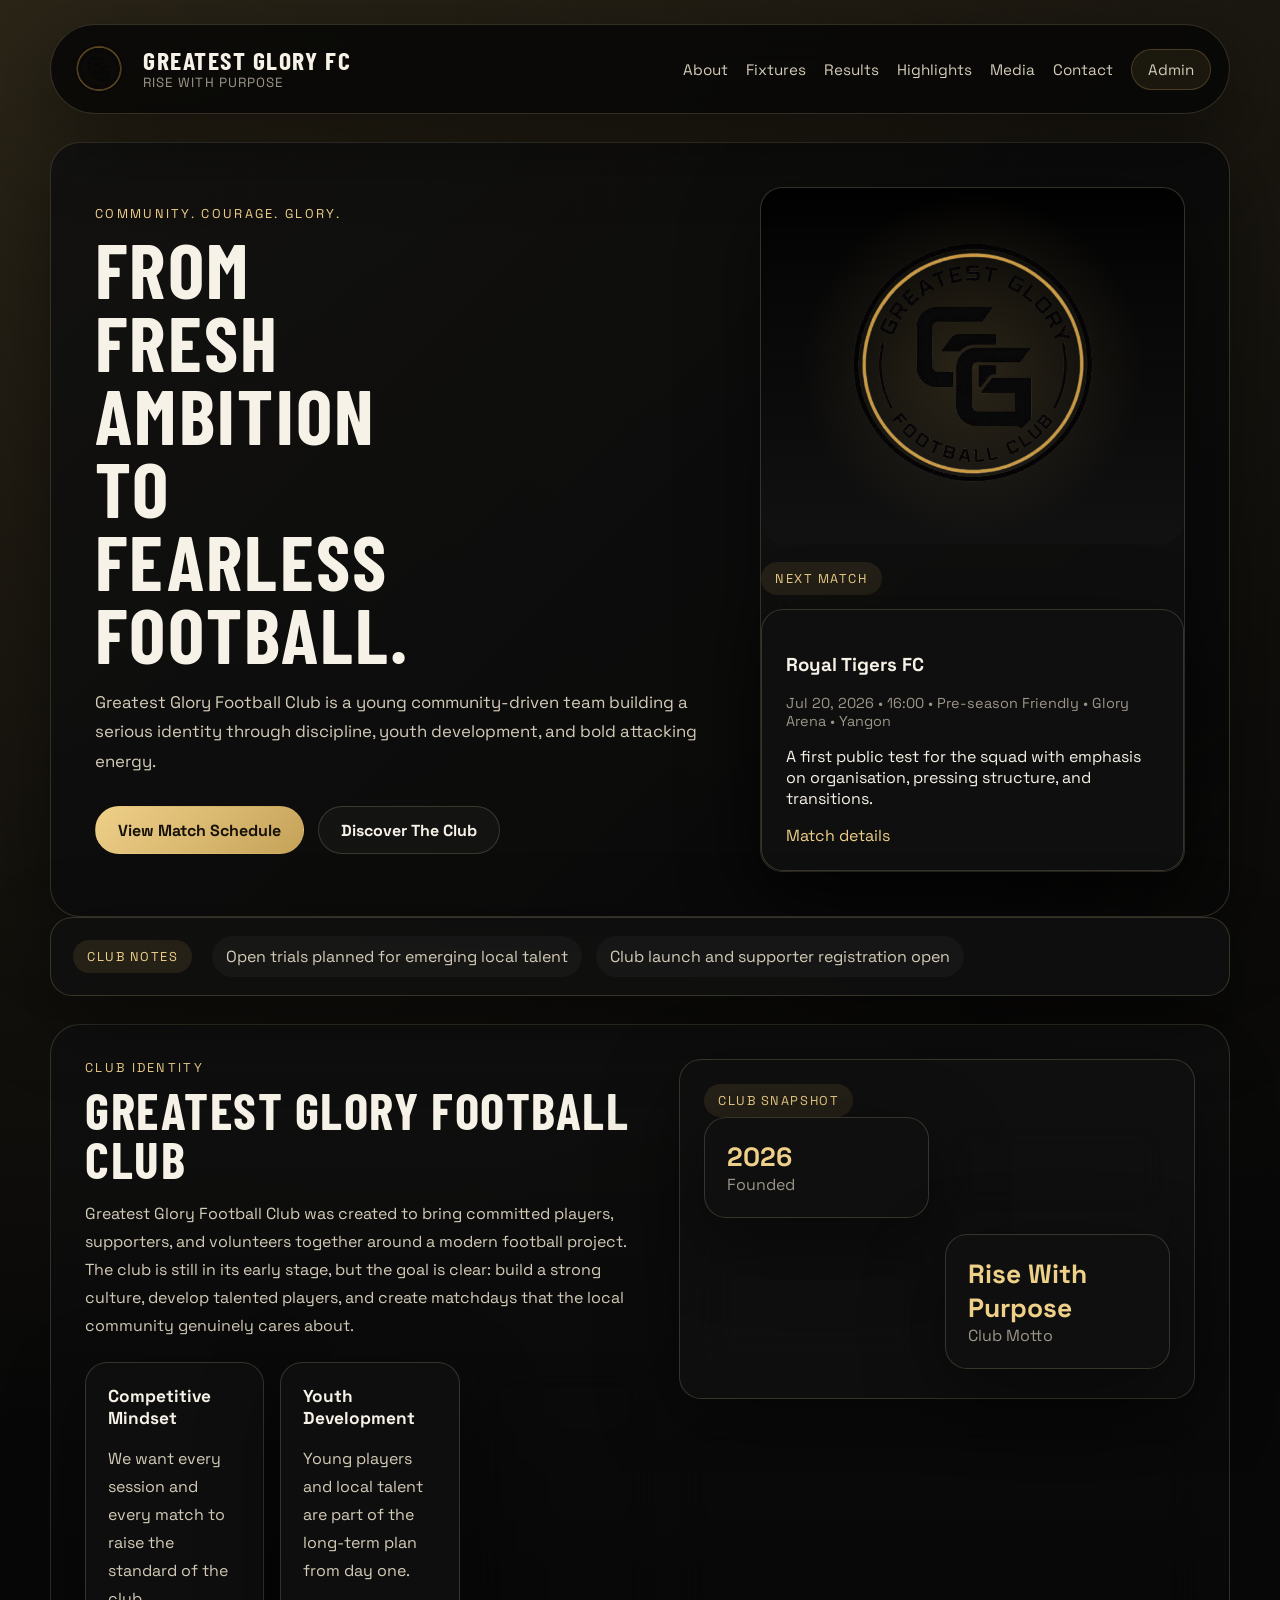
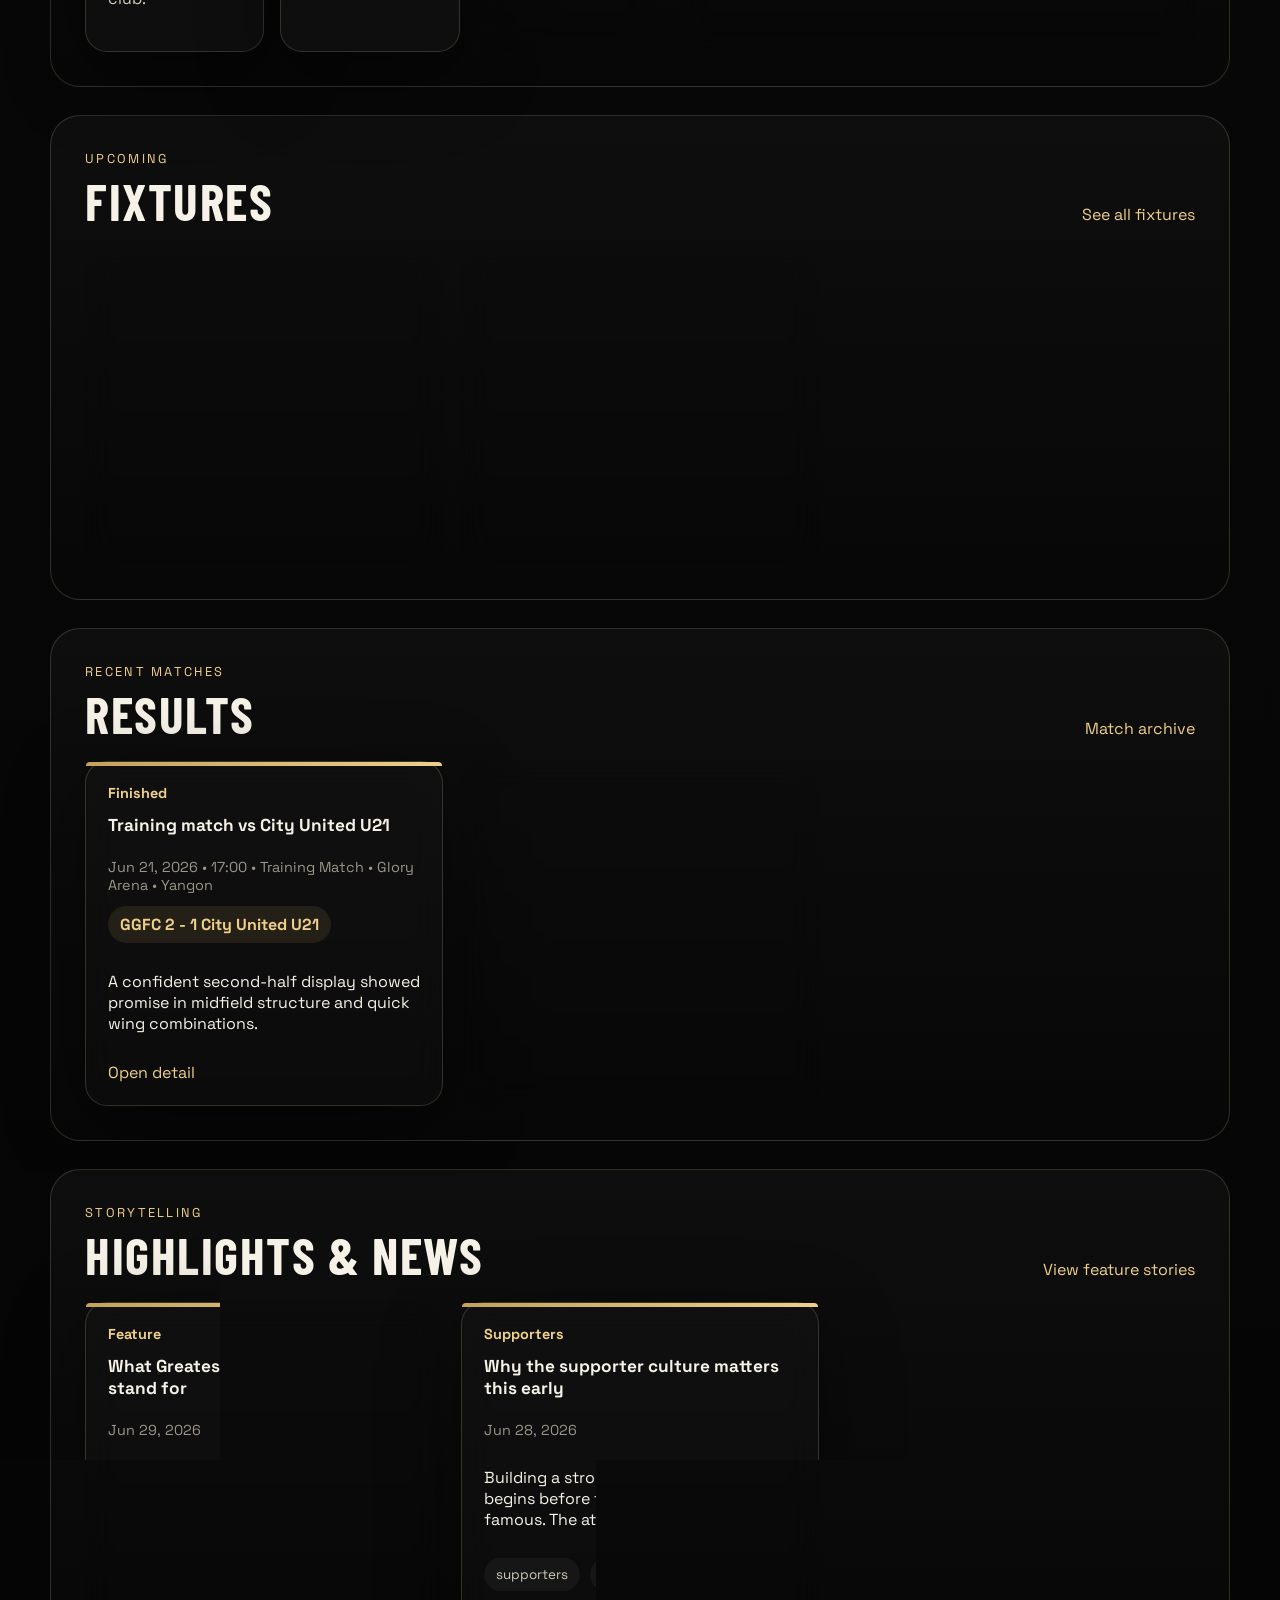
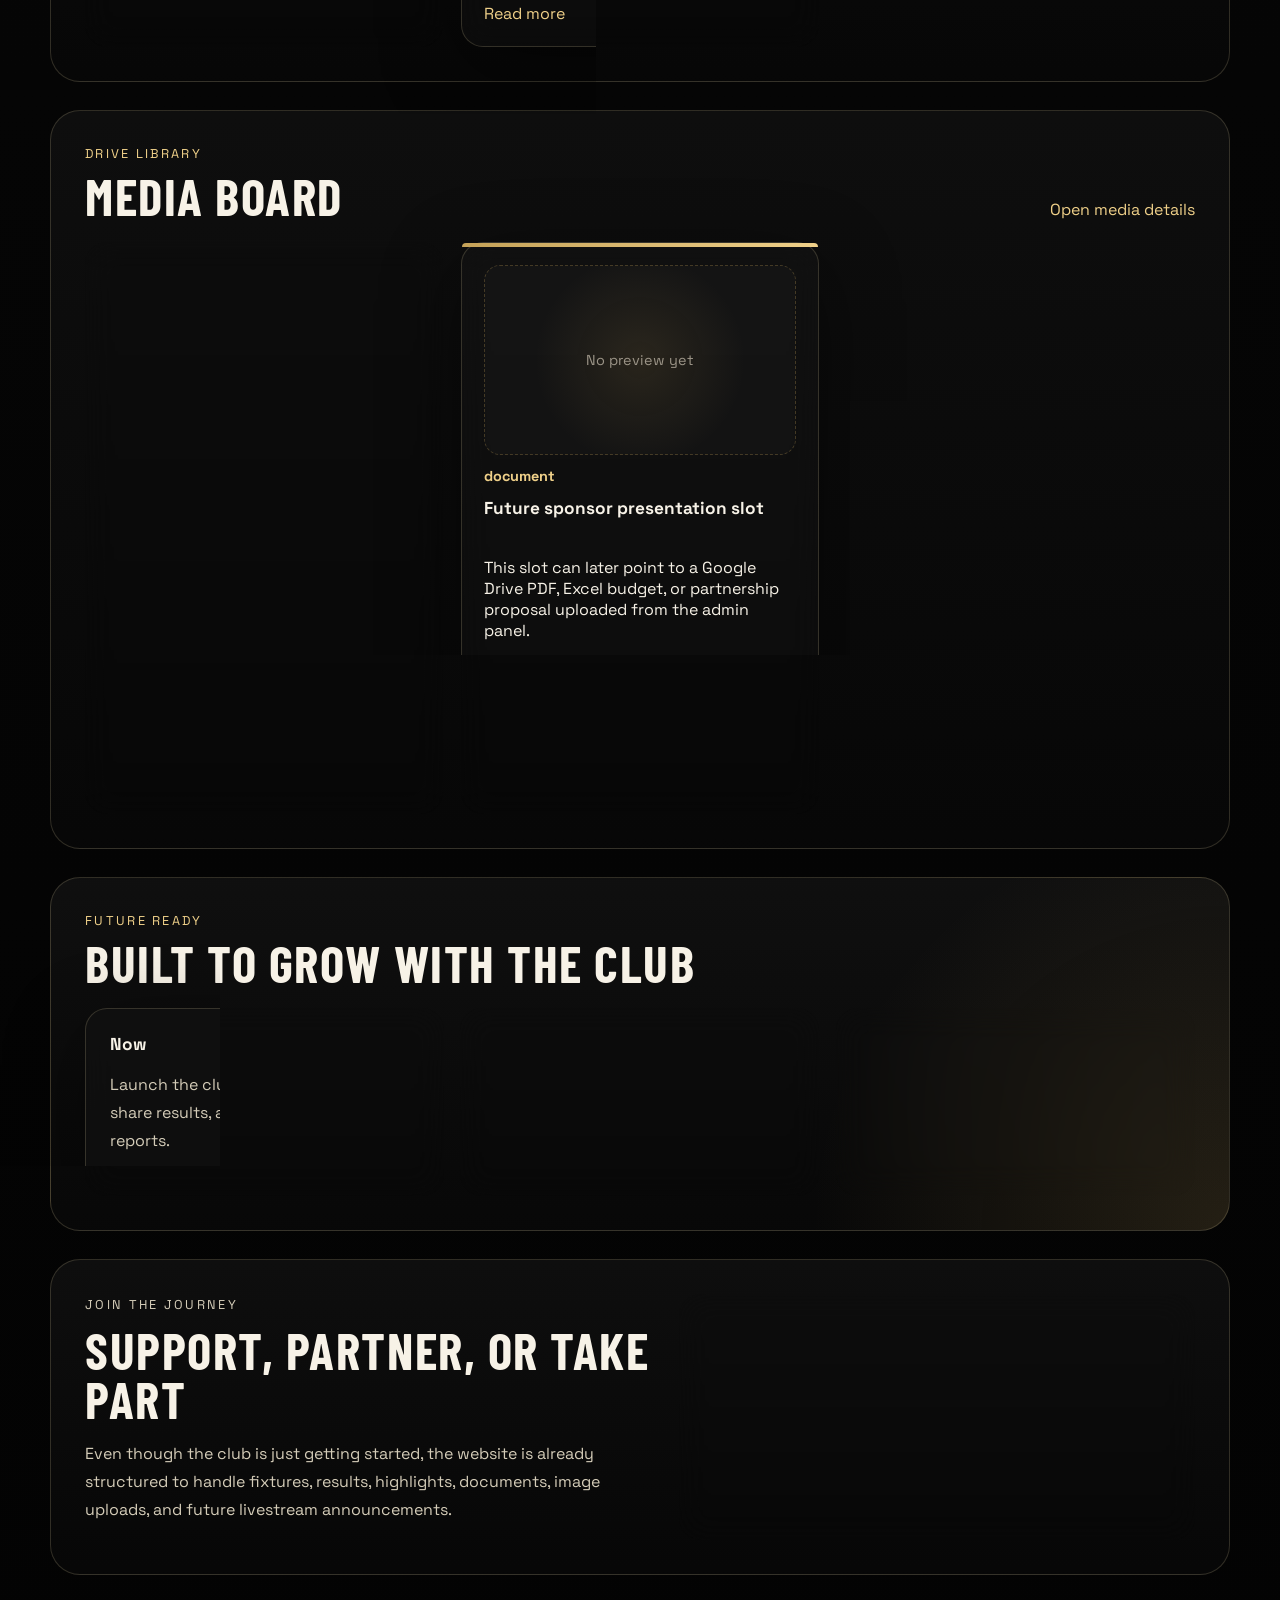
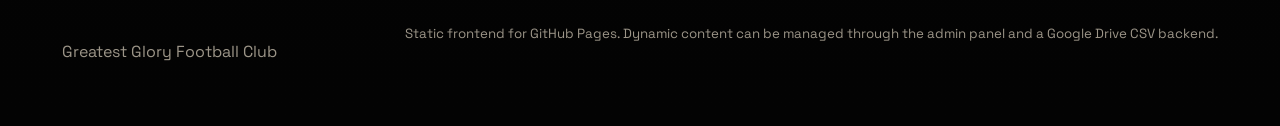
==== index.html @ db20def1 "development_site_2026_06_29" ====
<!DOCTYPE html>
<html lang="en">
<head>
  <meta charset="UTF-8">
  <meta name="viewport" content="width=device-width, initial-scale=1.0">
  <title>Greatest Glory Football Club</title>
  <meta
    name="description"
    content="Greatest Glory Football Club is a rising community football club building a bold identity through discipline, youth growth, and matchday energy."
  >
  <link rel="preconnect" href="https://fonts.googleapis.com">
  <link rel="preconnect" href="https://fonts.gstatic.com" crossorigin>
  <link
    href="https://fonts.googleapis.com/css2?family=Barlow+Condensed:wght@500;700&family=Space+Grotesk:wght@400;500;700&display=swap"
    rel="stylesheet"
  >
  <link rel="stylesheet" href="assets/styles/main.css">
</head>
<body>
  <div class="site-shell">
    <header class="site-header">
      <a class="brand" href="#top" aria-label="Greatest Glory Football Club home">
        <img src="assets/images/logo.png" alt="Greatest Glory Football Club logo">
        <span>
          <strong>Greatest Glory FC</strong>
          <small>Rise With Purpose</small>
        </span>
      </a>

      <button class="nav-toggle" type="button" aria-expanded="false" aria-controls="primary-nav">
        <span></span>
        <span></span>
        <span></span>
      </button>

      <nav id="primary-nav" class="primary-nav">
        <a href="#about">About</a>
        <a href="#fixtures">Fixtures</a>
        <a href="#results">Results</a>
        <a href="#highlights">Highlights</a>
        <a href="#media">Media</a>
        <a href="#contact">Contact</a>
        <a class="nav-admin" href="admin.html">Admin</a>
      </nav>
    </header>

    <main>
      <section id="top" class="hero">
        <div class="hero-copy">
          <p class="eyebrow">Community. Courage. Glory.</p>
          <h1 id="heroTitle">A new football club with a serious identity.</h1>
          <p id="heroText" class="hero-text">
            Greatest Glory Football Club is preparing to grow from local ambition into a disciplined,
            modern club that people proudly support on and off the pitch.
          </p>
          <div class="hero-actions">
            <a class="button button-primary" href="#fixtures">View Match Schedule</a>
            <a class="button button-secondary" href="#about">Discover The Club</a>
          </div>
        </div>

        <aside class="hero-panel">
          <div class="crest-frame">
            <img src="assets/images/logo.png" alt="Greatest Glory Football Club crest">
          </div>
          <div class="next-match">
            <div class="section-chip">Next Match</div>
            <div id="nextMatchCard" class="stack-card"></div>
          </div>
        </aside>
      </section>

      <section class="ticker-row">
        <div class="section-chip">Club Notes</div>
        <div id="announcementTicker" class="ticker-track"></div>
      </section>

      <section id="about" class="section split-section">
        <div>
          <p class="eyebrow">Club Identity</p>
          <h2 id="clubNameHeading">Greatest Glory Football Club</h2>
          <p id="clubSummary" class="section-copy"></p>
          <div class="value-grid">
            <article class="value-card">
              <h3>Competitive Mindset</h3>
              <p>We want every session and every match to raise the standard of the club.</p>
            </article>
            <article class="value-card">
              <h3>Youth Development</h3>
              <p>Young players and local talent are part of the long-term plan from day one.</p>
            </article>
            <article class="value-card">
              <h3>Community Pride</h3>
              <p>Supporters, volunteers, and families help shape the culture around the team.</p>
            </article>
          </div>
        </div>

        <div class="info-column">
          <div class="info-stack">
            <div class="section-chip">Club Snapshot</div>
            <div class="snapshot-grid">
              <article>
                <strong id="foundedYear">2026</strong>
                <span>Founded</span>
              </article>
              <article>
                <strong id="clubCity">Yangon</strong>
                <span>Base City</span>
              </article>
              <article>
                <strong id="clubGround">Glory Arena</strong>
                <span>Home Ground</span>
              </article>
              <article>
                <strong id="clubMotto">Rise With Purpose</strong>
                <span>Club Motto</span>
              </article>
            </div>
          </div>

          <div class="info-stack">
            <div class="section-chip">Matchday Focus</div>
            <div class="focus-points">
              <span>Fast transition football</span>
              <span>Organised pressing</span>
              <span>Fearless young talent</span>
              <span>Strong supporter atmosphere</span>
            </div>
          </div>
        </div>
      </section>

      <section id="fixtures" class="section">
        <div class="section-heading">
          <div>
            <p class="eyebrow">Upcoming</p>
            <h2>Fixtures</h2>
          </div>
          <a class="text-link" href="detail.html?collection=fixtures">See all fixtures</a>
        </div>
        <div id="fixturesGrid" class="card-grid"></div>
      </section>

      <section id="results" class="section">
        <div class="section-heading">
          <div>
            <p class="eyebrow">Recent Matches</p>
            <h2>Results</h2>
          </div>
          <a class="text-link" href="detail.html?collection=results">Match archive</a>
        </div>
        <div id="resultsGrid" class="card-grid"></div>
      </section>

      <section id="highlights" class="section feature-section">
        <div class="section-heading">
          <div>
            <p class="eyebrow">Storytelling</p>
            <h2>Highlights & News</h2>
          </div>
          <a class="text-link" href="detail.html?collection=highlights">View feature stories</a>
        </div>
        <div id="highlightsGrid" class="feature-grid"></div>
      </section>

      <section id="media" class="section">
        <div class="section-heading">
          <div>
            <p class="eyebrow">Drive Library</p>
            <h2>Media Board</h2>
          </div>
          <a class="text-link" href="detail.html?collection=media">Open media details</a>
        </div>
        <div id="mediaGrid" class="media-grid"></div>
      </section>

      <section class="section roadmap-section">
        <div>
          <p class="eyebrow">Future Ready</p>
          <h2>Built to grow with the club</h2>
        </div>
        <div class="roadmap-grid">
          <article class="roadmap-card">
            <h3>Now</h3>
            <p>Launch the club story, post schedules, share results, and publish simple match reports.</p>
          </article>
          <article class="roadmap-card">
            <h3>Next</h3>
            <p>Add Google Drive powered highlights, player galleries, downloadable PDFs, and sponsor packs.</p>
          </article>
          <article class="roadmap-card">
            <h3>Later</h3>
            <p>Embed livestream links, expand supporter membership, and publish richer club statistics.</p>
          </article>
        </div>
      </section>

      <section id="contact" class="section contact-section">
        <div class="contact-copy">
          <p class="eyebrow">Join The Journey</p>
          <h2>Support, partner, or take part</h2>
          <p>
            Even though the club is just getting started, the website is already structured to handle
            fixtures, results, highlights, documents, image uploads, and future livestream announcements.
          </p>
        </div>
        <div class="contact-card">
          <div class="section-chip">Contact</div>
          <p><strong>Email:</strong> <a id="contactEmail" href="mailto:hello@greatestgloryfc.club">hello@greatestgloryfc.club</a></p>
          <p><strong>Phone:</strong> <a id="contactPhone" href="tel:+959000000000">+95 9 000 000 000</a></p>
          <div id="socialLinks" class="social-links"></div>
        </div>
      </section>
    </main>

    <footer class="site-footer">
      <p>Greatest Glory Football Club</p>
      <small>Static frontend for GitHub Pages. Dynamic content can be managed through the admin panel and a Google Drive CSV backend.</small>
    </footer>
  </div>

  <script src="assets/scripts/config.js"></script>
  <script src="assets/scripts/core.js"></script>
  <script src="assets/scripts/site.js"></script>
</body>
</html>
---- assets/styles/main.css ----
@import url("https://fonts.googleapis.com/css2?family=Barlow+Condensed:wght@500;700&family=Space+Grotesk:wght@400;500;700&display=swap");

:root {
  --bg: #050505;
  --bg-soft: #111111;
  --panel: rgba(16, 16, 16, 0.82);
  --panel-strong: rgba(23, 23, 23, 0.95);
  --line: rgba(232, 213, 164, 0.18);
  --gold: #c5a258;
  --gold-bright: #efd089;
  --gold-deep: #75571f;
  --text: #f7f2e7;
  --text-muted: #d4ccb8;
  --text-soft: #9c9588;
  --shadow: 0 24px 80px rgba(0, 0, 0, 0.45);
  --radius-xl: 30px;
  --radius-lg: 22px;
  --radius-md: 16px;
  --radius-sm: 12px;
  --max-width: 1180px;
}

* {
  box-sizing: border-box;
}

html {
  scroll-behavior: smooth;
}

body {
  margin: 0;
  color: var(--text);
  background:
    radial-gradient(circle at top left, rgba(197, 162, 88, 0.18), transparent 28%),
    radial-gradient(circle at top right, rgba(197, 162, 88, 0.08), transparent 25%),
    linear-gradient(180deg, #090909 0%, #030303 100%);
  font-family: "Space Grotesk", sans-serif;
}

body::before {
  position: fixed;
  inset: 0;
  pointer-events: none;
  content: "";
  background-image:
    linear-gradient(rgba(255, 255, 255, 0.015) 1px, transparent 1px),
    linear-gradient(90deg, rgba(255, 255, 255, 0.015) 1px, transparent 1px);
  background-size: 36px 36px;
  mask-image: linear-gradient(180deg, rgba(0, 0, 0, 0.5), transparent 94%);
}

a {
  color: inherit;
  text-decoration: none;
}

img {
  display: block;
  max-width: 100%;
}

.site-shell {
  width: min(calc(100% - 32px), var(--max-width));
  margin: 0 auto;
  padding: 24px 0 48px;
}

.site-header {
  position: sticky;
  top: 16px;
  z-index: 20;
  display: flex;
  align-items: center;
  justify-content: space-between;
  gap: 20px;
  padding: 14px 18px;
  border: 1px solid var(--line);
  border-radius: 999px;
  background: rgba(6, 6, 6, 0.82);
  backdrop-filter: blur(18px);
  box-shadow: var(--shadow);
}

.compact-header {
  position: relative;
  top: 0;
  margin-top: 12px;
}

.brand {
  display: inline-flex;
  align-items: center;
  gap: 14px;
}

.brand img {
  width: 60px;
  height: 60px;
  object-fit: contain;
}

.brand span {
  display: inline-flex;
  flex-direction: column;
  gap: 2px;
}

.brand strong {
  font-family: "Barlow Condensed", sans-serif;
  font-size: 1.6rem;
  line-height: 1;
  letter-spacing: 0.06em;
  text-transform: uppercase;
}

.brand small {
  color: var(--text-soft);
  letter-spacing: 0.08em;
  text-transform: uppercase;
}

.primary-nav {
  display: flex;
  align-items: center;
  gap: 18px;
}

.primary-nav a {
  color: var(--text-muted);
  font-size: 0.95rem;
  transition: color 180ms ease, transform 180ms ease;
}

.primary-nav a:hover,
.text-link:hover,
.social-links a:hover {
  color: var(--gold-bright);
}

.nav-admin {
  padding: 10px 16px;
  border: 1px solid rgba(197, 162, 88, 0.28);
  border-radius: 999px;
  background: rgba(197, 162, 88, 0.1);
}

.nav-toggle {
  display: none;
  flex-direction: column;
  gap: 4px;
  width: 48px;
  height: 48px;
  border: 1px solid var(--line);
  border-radius: 50%;
  background: transparent;
  cursor: pointer;
}

.nav-toggle span {
  display: block;
  width: 18px;
  height: 2px;
  margin: 0 auto;
  background: var(--text);
}

.hero,
.section,
.detail-panel {
  margin-top: 28px;
}

.hero {
  display: grid;
  grid-template-columns: 1.2fr 0.8fr;
  gap: 28px;
  min-height: 72vh;
  padding: 44px;
  border: 1px solid var(--line);
  border-radius: var(--radius-xl);
  background:
    linear-gradient(135deg, rgba(16, 16, 16, 0.88), rgba(9, 9, 9, 0.98)),
    radial-gradient(circle at right bottom, rgba(197, 162, 88, 0.16), transparent 32%);
  box-shadow: var(--shadow);
  overflow: hidden;
}

.hero::after {
  position: absolute;
  content: "";
}

.hero-copy,
.contact-copy {
  display: flex;
  flex-direction: column;
  justify-content: center;
}

.eyebrow {
  margin: 0 0 10px;
  color: var(--gold-bright);
  letter-spacing: 0.18em;
  text-transform: uppercase;
  font-size: 0.8rem;
}

.hero h1,
.section h2,
.detail-hero h1 {
  margin: 0;
  font-family: "Barlow Condensed", sans-serif;
  line-height: 0.95;
  letter-spacing: 0.03em;
  text-transform: uppercase;
}

.hero h1 {
  max-width: 10ch;
  font-size: clamp(3.8rem, 6vw, 6.4rem);
}

.hero-text,
.section-copy,
.roadmap-card p,
.value-card p,
.detail-body-copy,
.contact-copy p,
.contact-card p {
  color: var(--text-muted);
  line-height: 1.75;
}

.hero-text {
  max-width: 60ch;
  margin: 18px 0 0;
  font-size: 1.05rem;
}

.hero-actions,
.button-row {
  display: flex;
  flex-wrap: wrap;
  gap: 14px;
  margin-top: 30px;
}

.button,
.text-link {
  transition: transform 180ms ease, border-color 180ms ease, background 180ms ease;
}

.button {
  display: inline-flex;
  align-items: center;
  justify-content: center;
  min-height: 48px;
  padding: 0 22px;
  border-radius: 999px;
  border: 1px solid transparent;
  font-weight: 700;
  cursor: pointer;
}

.button:hover,
.text-link:hover {
  transform: translateY(-2px);
}

.button-primary {
  background: linear-gradient(135deg, var(--gold-bright), var(--gold));
  color: #17120a;
}

.button-secondary {
  border-color: var(--line);
  background: rgba(255, 255, 255, 0.03);
  color: var(--text);
}

.hero-panel,
.info-stack,
.contact-card,
.detail-panel,
.detail-asset,
.roadmap-card,
.stack-card,
.ticker-row,
.value-card,
.media-card,
.feature-card,
.record-card,
.snapshot-grid article,
.match-card {
  border: 1px solid var(--line);
  border-radius: var(--radius-lg);
  background: var(--panel);
  backdrop-filter: blur(16px);
  box-shadow: var(--shadow);
}

.hero-panel {
  display: grid;
  gap: 18px;
}

.crest-frame {
  display: grid;
  place-items: center;
  min-height: 320px;
  padding: 28px;
  border-radius: var(--radius-lg);
  background:
    radial-gradient(circle, rgba(197, 162, 88, 0.18), transparent 62%),
    linear-gradient(180deg, rgba(0, 0, 0, 0.78), rgba(18, 18, 18, 0.92));
}

.crest-frame img {
  width: min(100%, 300px);
}

.next-match {
  display: flex;
  flex-direction: column;
  gap: 14px;
}

.stack-card,
.contact-card,
.info-stack,
.roadmap-card,
.detail-panel,
.detail-asset {
  padding: 24px;
}

.section-chip {
  display: inline-flex;
  align-items: center;
  gap: 8px;
  width: fit-content;
  padding: 8px 14px;
  border-radius: 999px;
  background: rgba(197, 162, 88, 0.12);
  color: var(--gold-bright);
  font-size: 0.8rem;
  letter-spacing: 0.12em;
  text-transform: uppercase;
}

.ticker-row {
  display: flex;
  align-items: center;
  gap: 20px;
  padding: 18px 22px;
}

.ticker-track {
  display: flex;
  gap: 14px;
  flex-wrap: wrap;
}

.ticker-pill {
  padding: 10px 14px;
  border-radius: 999px;
  background: rgba(255, 255, 255, 0.03);
  color: var(--text-muted);
}

.split-section,
.contact-section {
  display: grid;
  grid-template-columns: 1.05fr 0.95fr;
  gap: 24px;
}

.value-grid,
.snapshot-grid,
.focus-points,
.roadmap-grid {
  display: grid;
  gap: 16px;
}

.value-grid {
  grid-template-columns: repeat(3, minmax(0, 1fr));
  margin-top: 22px;
}

.value-card,
.snapshot-grid article {
  padding: 22px;
}

.value-card h3,
.feature-card h3,
.media-card h3,
.roadmap-card h3,
.match-card h3 {
  margin: 0 0 10px;
  font-size: 1.08rem;
}

.info-column {
  display: grid;
  gap: 18px;
}

.snapshot-grid {
  grid-template-columns: repeat(2, minmax(0, 1fr));
}

.snapshot-grid strong {
  display: block;
  color: var(--gold-bright);
  font-size: 1.65rem;
}

.snapshot-grid span {
  color: var(--text-soft);
}

.focus-points {
  grid-template-columns: repeat(2, minmax(0, 1fr));
}

.focus-points span {
  padding: 16px 18px;
  border: 1px solid rgba(255, 255, 255, 0.06);
  border-radius: var(--radius-md);
  color: var(--text-muted);
  background: rgba(255, 255, 255, 0.025);
}

.section {
  padding: 34px;
  border: 1px solid var(--line);
  border-radius: var(--radius-xl);
  background:
    linear-gradient(180deg, rgba(16, 16, 16, 0.88), rgba(7, 7, 7, 0.98));
}

.section-heading {
  display: flex;
  align-items: end;
  justify-content: space-between;
  gap: 18px;
  margin-bottom: 22px;
}

.section h2 {
  font-size: clamp(2rem, 4vw, 3.4rem);
}

.text-link {
  color: var(--gold-bright);
}

.card-grid,
.feature-grid,
.media-grid,
.roadmap-grid {
  grid-template-columns: repeat(3, minmax(0, 1fr));
}

.card-grid,
.feature-grid,
.media-grid {
  display: grid;
  gap: 18px;
}

.match-card,
.feature-card,
.media-card {
  position: relative;
  display: flex;
  flex-direction: column;
  gap: 12px;
  min-height: 100%;
  padding: 22px;
  border: 1px solid var(--line);
  border-radius: var(--radius-lg);
  background: rgba(255, 255, 255, 0.02);
}

.match-card::before,
.feature-card::before,
.media-card::before {
  position: absolute;
  inset: 0 0 auto;
  height: 4px;
  border-radius: var(--radius-lg) var(--radius-lg) 0 0;
  background: linear-gradient(90deg, var(--gold), var(--gold-bright));
  content: "";
}

.meta-line,
.card-label,
.asset-label {
  color: var(--text-soft);
  font-size: 0.9rem;
}

.card-label strong {
  color: var(--gold-bright);
}

.score-line {
  display: inline-flex;
  width: fit-content;
  padding: 8px 12px;
  border-radius: 999px;
  background: rgba(197, 162, 88, 0.12);
  color: var(--gold-bright);
  font-weight: 700;
}

.tag-row,
.social-links {
  display: flex;
  flex-wrap: wrap;
  gap: 10px;
}

.tag {
  padding: 8px 12px;
  border-radius: 999px;
  background: rgba(255, 255, 255, 0.04);
  color: var(--text-muted);
  font-size: 0.84rem;
}

.media-preview {
  display: grid;
  place-items: center;
  min-height: 190px;
  border-radius: var(--radius-md);
  border: 1px dashed rgba(197, 162, 88, 0.28);
  background:
    radial-gradient(circle at center, rgba(197, 162, 88, 0.12), transparent 58%),
    rgba(255, 255, 255, 0.02);
  overflow: hidden;
}

.media-preview img {
  width: 100%;
  height: 100%;
  object-fit: cover;
}

.roadmap-section {
  background:
    radial-gradient(circle at bottom right, rgba(197, 162, 88, 0.15), transparent 34%),
    linear-gradient(180deg, rgba(17, 17, 17, 0.9), rgba(8, 8, 8, 0.95));
}

.roadmap-grid {
  display: grid;
  margin-top: 20px;
}

.social-links a {
  padding: 10px 14px;
  border: 1px solid var(--line);
  border-radius: 999px;
  color: var(--text-muted);
}

.site-footer {
  display: flex;
  align-items: start;
  justify-content: space-between;
  gap: 18px;
  margin-top: 30px;
  padding: 20px 12px 0;
  color: var(--text-soft);
}

.detail-body {
  min-height: 100vh;
}

.static-nav {
  display: flex;
}

.detail-main {
  margin-top: 26px;
}

.detail-hero {
  padding: 32px 34px 10px;
  border: 1px solid var(--line);
  border-radius: var(--radius-xl);
  background: linear-gradient(180deg, rgba(18, 18, 18, 0.92), rgba(7, 7, 7, 0.98));
}

.detail-hero h1 {
  margin-top: 10px;
  font-size: clamp(2.6rem, 5vw, 4.8rem);
}

.detail-panel {
  display: grid;
  grid-template-columns: 1.1fr 0.9fr;
  gap: 24px;
}

.detail-body-copy h2,
.detail-body-copy h3 {
  font-family: "Barlow Condensed", sans-serif;
  letter-spacing: 0.04em;
  text-transform: uppercase;
}

.detail-body-copy p {
  margin-top: 0;
}

.detail-asset iframe,
.detail-asset img,
.detail-asset video {
  width: 100%;
  border: 0;
  border-radius: var(--radius-md);
}

.detail-asset video {
  background: #000;
}

.detail-empty {
  color: var(--text-soft);
}

.empty-state {
  padding: 26px;
  border: 1px dashed rgba(197, 162, 88, 0.22);
  border-radius: var(--radius-lg);
  color: var(--text-soft);
  text-align: center;
}

@media (max-width: 1024px) {
  .hero,
  .split-section,
  .contact-section,
  .detail-panel {
    grid-template-columns: 1fr;
  }

  .value-grid,
  .card-grid,
  .feature-grid,
  .media-grid,
  .roadmap-grid {
    grid-template-columns: repeat(2, minmax(0, 1fr));
  }
}

@media (max-width: 760px) {
  .site-shell {
    width: min(calc(100% - 20px), var(--max-width));
    padding-top: 14px;
  }

  .site-header {
    align-items: center;
    flex-wrap: wrap;
    border-radius: 28px;
  }

  .nav-toggle {
    display: inline-flex;
  }

  .primary-nav {
    display: none;
    width: 100%;
    flex-direction: column;
    align-items: stretch;
    padding-top: 12px;
  }

  .primary-nav.is-open {
    display: flex;
  }

  .hero,
  .section,
  .detail-hero,
  .detail-panel {
    padding: 24px;
  }

  .hero h1 {
    max-width: 100%;
    font-size: clamp(2.8rem, 14vw, 4rem);
  }

  .value-grid,
  .card-grid,
  .feature-grid,
  .media-grid,
  .roadmap-grid,
  .snapshot-grid,
  .focus-points {
    grid-template-columns: 1fr;
  }

  .ticker-row,
  .site-footer {
    flex-direction: column;
  }

  .brand strong {
    font-size: 1.3rem;
  }

  .brand img {
    width: 50px;
    height: 50px;
  }
}
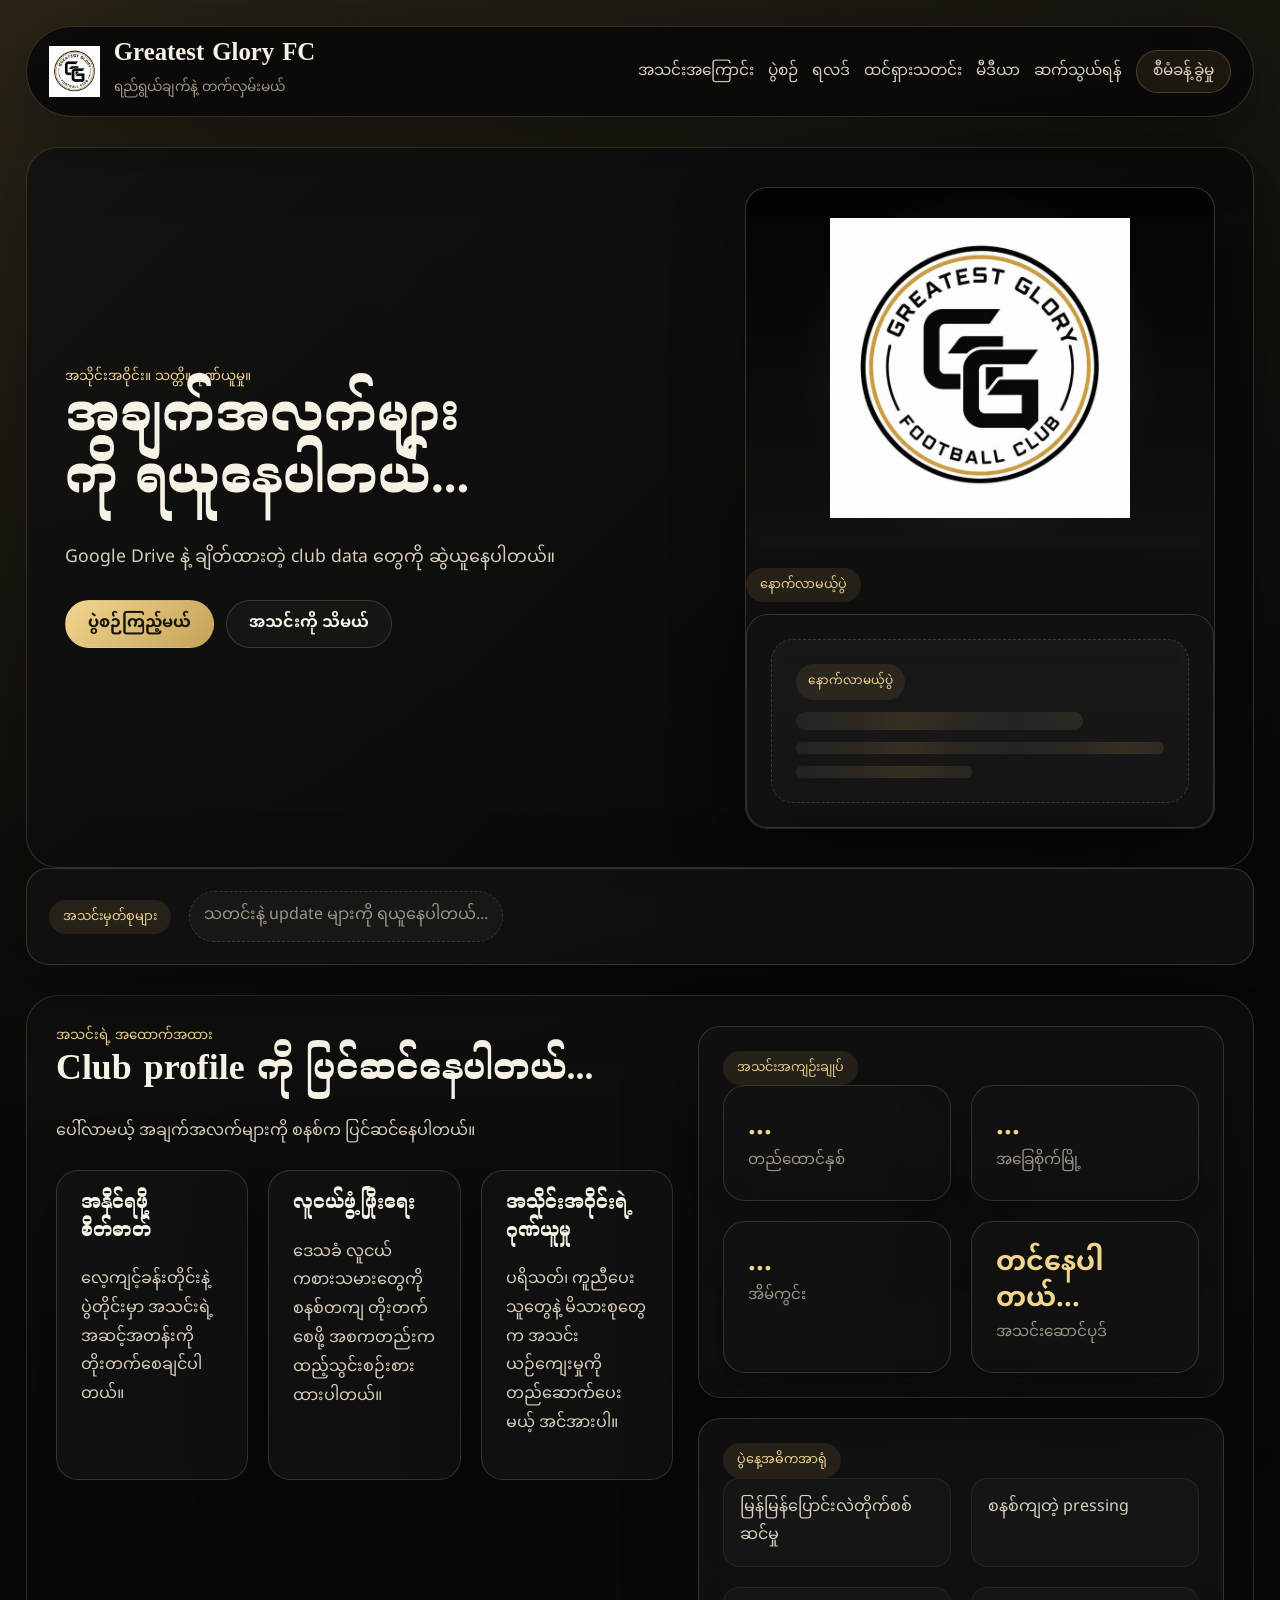
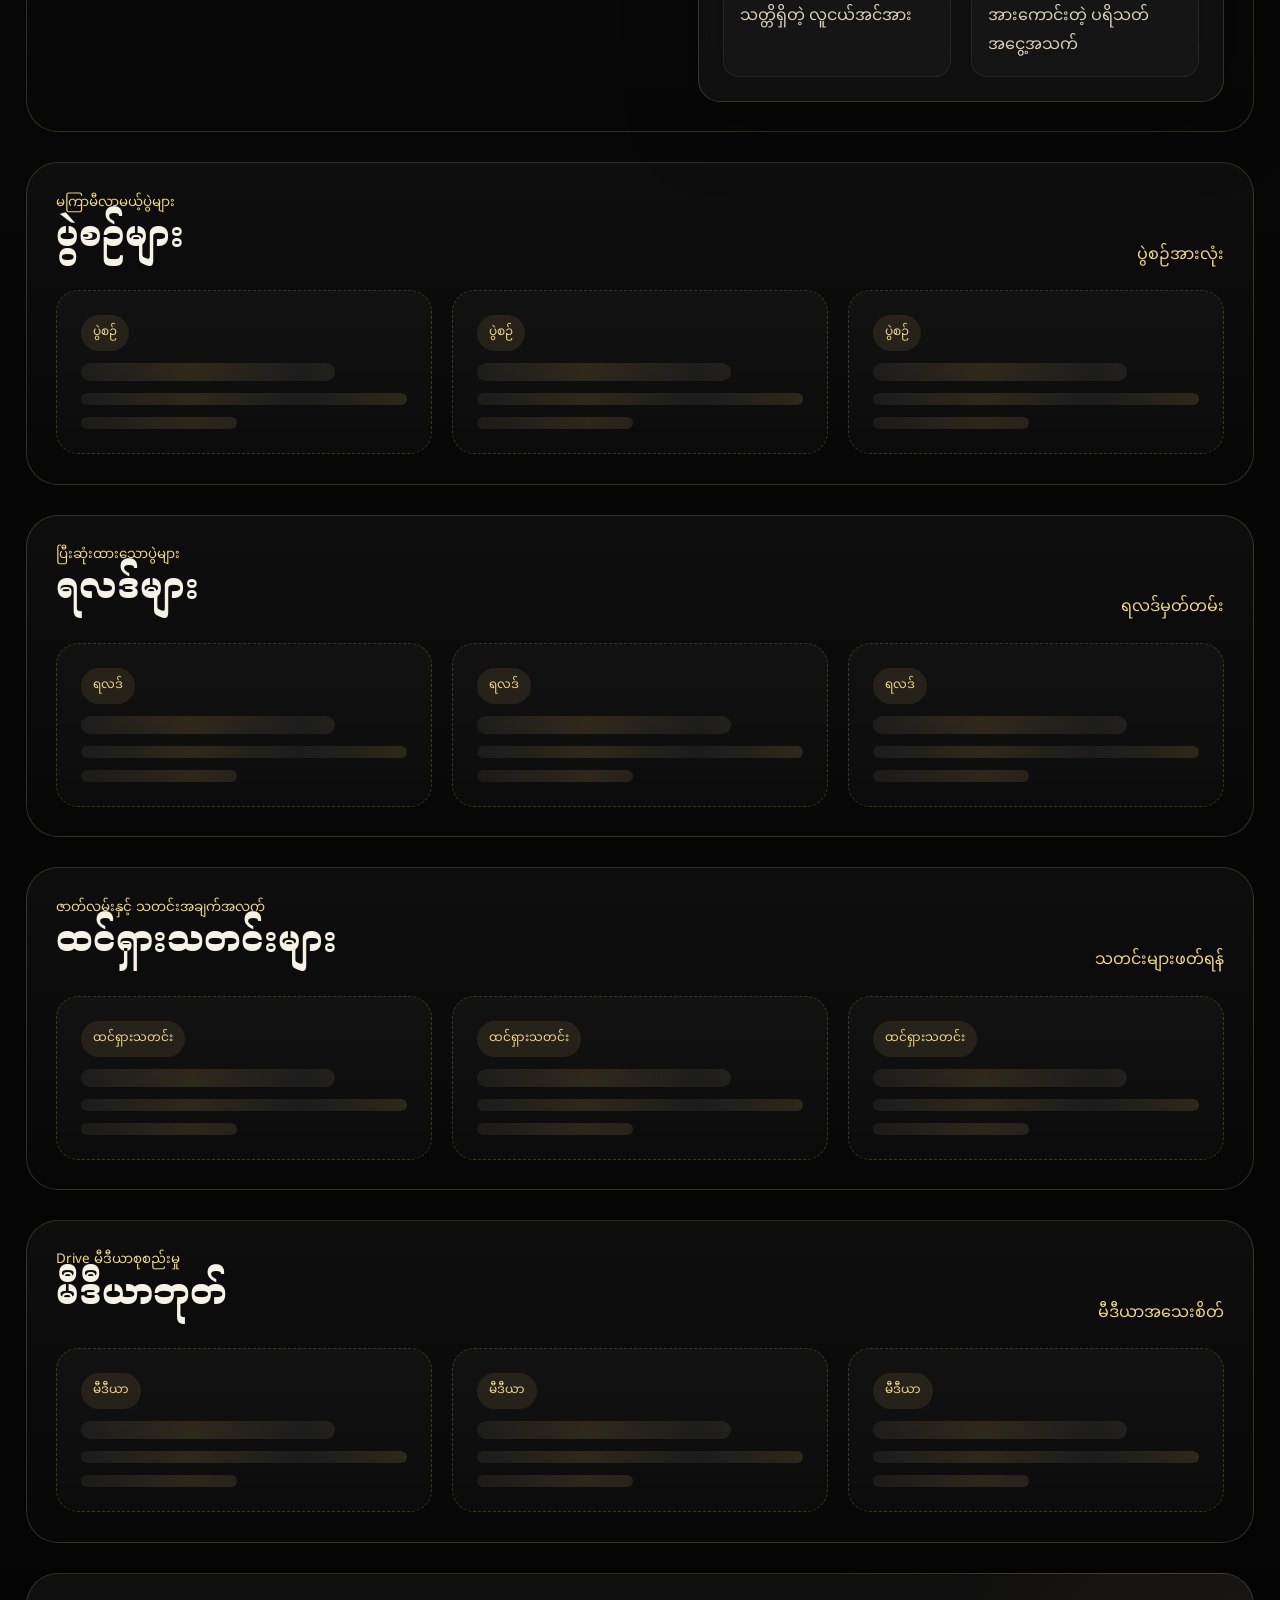
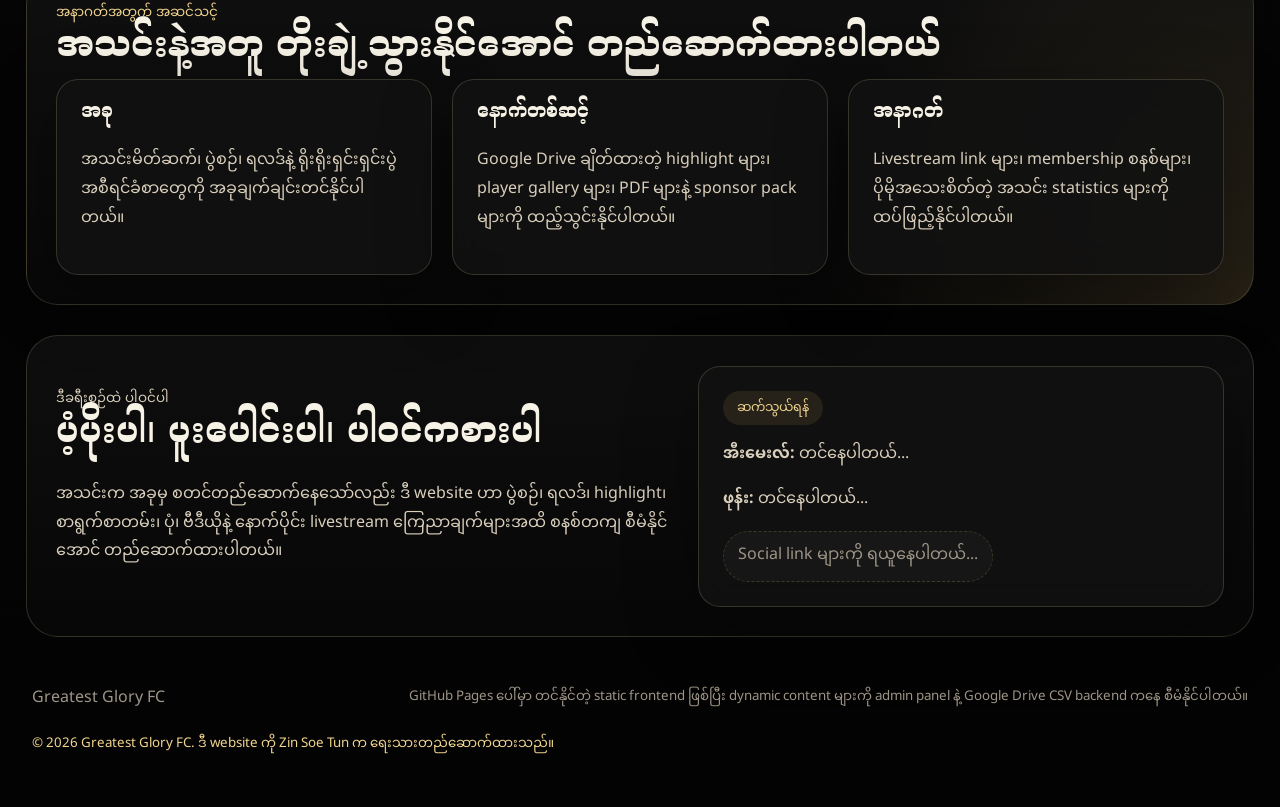
==== commit 5496a0b7: "myanmar_localization_device_breakpoint_authentication_2026_07_01" ====
--- a/index.html
+++ b/index.html
@@ -1,17 +1,17 @@
 <!DOCTYPE html>
-<html lang="en">
+<html lang="my">
 <head>
   <meta charset="UTF-8">
   <meta name="viewport" content="width=device-width, initial-scale=1.0">
-  <title>Greatest Glory Football Club</title>
+  <title>Greatest Glory FC | မြန်မာဘာသာ ဝက်ဘ်ဆိုက်</title>
   <meta
     name="description"
-    content="Greatest Glory Football Club is a rising community football club building a bold identity through discipline, youth growth, and matchday energy."
+    content="Greatest Glory FC အတွက် မြန်မာဘာသာနဲ့ တည်ဆောက်ထားတဲ့ club website ဖြစ်ပြီး အသင်းအကြောင်း၊ ပွဲစဉ်၊ ရလဒ်၊ highlight နဲ့ media အချက်အလက်တွေကို ကြည့်ရှုနိုင်ပါတယ်။"
   >
   <link rel="preconnect" href="https://fonts.googleapis.com">
   <link rel="preconnect" href="https://fonts.gstatic.com" crossorigin>
   <link
-    href="https://fonts.googleapis.com/css2?family=Barlow+Condensed:wght@500;700&family=Space+Grotesk:wght@400;500;700&display=swap"
+    href="https://fonts.googleapis.com/css2?family=Noto+Sans+Myanmar:wght@400;500;700&family=Noto+Serif+Myanmar:wght@600;700&display=swap"
     rel="stylesheet"
   >
   <link rel="stylesheet" href="assets/styles/main.css">
@@ -19,11 +19,11 @@
 <body>
   <div class="site-shell">
     <header class="site-header">
-      <a class="brand" href="#top" aria-label="Greatest Glory Football Club home">
-        <img src="assets/images/logo.png" alt="Greatest Glory Football Club logo">
+      <a class="brand" href="#top" aria-label="GGFC ပင်မစာမျက်နှာ">
+        <img src="assets/images/logo.png" alt="Greatest Glory FC လိုဂို">
         <span>
           <strong>Greatest Glory FC</strong>
-          <small>Rise With Purpose</small>
+          <small>ရည်ရွယ်ချက်နဲ့ တက်လှမ်းမယ်</small>
         </span>
       </a>
 
@@ -34,98 +34,100 @@
       </button>
 
       <nav id="primary-nav" class="primary-nav">
-        <a href="#about">About</a>
-        <a href="#fixtures">Fixtures</a>
-        <a href="#results">Results</a>
-        <a href="#highlights">Highlights</a>
-        <a href="#media">Media</a>
-        <a href="#contact">Contact</a>
-        <a class="nav-admin" href="admin.html">Admin</a>
+        <a href="#about">အသင်းအကြောင်း</a>
+        <a href="#fixtures">ပွဲစဉ်</a>
+        <a href="#results">ရလဒ်</a>
+        <a href="#highlights">ထင်ရှားသတင်း</a>
+        <a href="#media">မီဒီယာ</a>
+        <a href="#contact">ဆက်သွယ်ရန်</a>
+        <a class="nav-admin" href="admin.html">စီမံခန့်ခွဲမှု</a>
       </nav>
     </header>
+
+    <div id="publicSyncNotice" class="sync-notice" hidden></div>
 
     <main>
       <section id="top" class="hero">
         <div class="hero-copy">
-          <p class="eyebrow">Community. Courage. Glory.</p>
-          <h1 id="heroTitle">A new football club with a serious identity.</h1>
+          <p class="eyebrow">အသိုင်းအဝိုင်း။ သတ္တိ။ ဂုဏ်ယူမှု။</p>
+          <h1 id="heroTitle">စည်းကမ်းရှိပြီး ခေတ်မီတဲ့ ဘောလုံးအသင်းသစ်တစ်သင်း။</h1>
           <p id="heroText" class="hero-text">
-            Greatest Glory Football Club is preparing to grow from local ambition into a disciplined,
-            modern club that people proudly support on and off the pitch.
+            Greatest Glory FC ဟာ ဒေသတွင်းက စတင်ပြီး စည်းကမ်းကျ၊ အားထုတ်မှုရှိတဲ့ ခေတ်မီဘောလုံးအသင်းတစ်သင်းအဖြစ်
+            တဖြည်းဖြည်း တည်ဆောက်သွားဖို့ ရည်ရွယ်ထားပါတယ်။
           </p>
           <div class="hero-actions">
-            <a class="button button-primary" href="#fixtures">View Match Schedule</a>
-            <a class="button button-secondary" href="#about">Discover The Club</a>
+            <a class="button button-primary" href="#fixtures">ပွဲစဉ်ကြည့်မယ်</a>
+            <a class="button button-secondary" href="#about">အသင်းကို သိမယ်</a>
           </div>
         </div>
 
         <aside class="hero-panel">
           <div class="crest-frame">
-            <img src="assets/images/logo.png" alt="Greatest Glory Football Club crest">
+            <img src="assets/images/logo.png" alt="Greatest Glory FC အမှတ်တံဆိပ်">
           </div>
           <div class="next-match">
-            <div class="section-chip">Next Match</div>
+            <div class="section-chip">နောက်လာမယ့်ပွဲ</div>
             <div id="nextMatchCard" class="stack-card"></div>
           </div>
         </aside>
       </section>
 
       <section class="ticker-row">
-        <div class="section-chip">Club Notes</div>
+        <div class="section-chip">အသင်းမှတ်စုများ</div>
         <div id="announcementTicker" class="ticker-track"></div>
       </section>
 
       <section id="about" class="section split-section">
         <div>
-          <p class="eyebrow">Club Identity</p>
-          <h2 id="clubNameHeading">Greatest Glory Football Club</h2>
+          <p class="eyebrow">အသင်းရဲ့ အထောက်အထား</p>
+          <h2 id="clubNameHeading">ဂရိတ်တက်စ် ဂလိုရီ ဘောလုံးအသင်း</h2>
           <p id="clubSummary" class="section-copy"></p>
           <div class="value-grid">
             <article class="value-card">
-              <h3>Competitive Mindset</h3>
-              <p>We want every session and every match to raise the standard of the club.</p>
+              <h3>အနိုင်ရဖို့ စိတ်ဓာတ်</h3>
+              <p>လေ့ကျင့်ခန်းတိုင်းနဲ့ ပွဲတိုင်းမှာ အသင်းရဲ့အဆင့်အတန်းကို တိုးတက်စေချင်ပါတယ်။</p>
             </article>
             <article class="value-card">
-              <h3>Youth Development</h3>
-              <p>Young players and local talent are part of the long-term plan from day one.</p>
+              <h3>လူငယ်ဖွံ့ဖြိုးရေး</h3>
+              <p>ဒေသခံ လူငယ်ကစားသမားတွေကို စနစ်တကျ တိုးတက်စေဖို့ အစကတည်းက ထည့်သွင်းစဉ်းစားထားပါတယ်။</p>
             </article>
             <article class="value-card">
-              <h3>Community Pride</h3>
-              <p>Supporters, volunteers, and families help shape the culture around the team.</p>
+              <h3>အသိုင်းအဝိုင်းရဲ့ ဂုဏ်ယူမှု</h3>
+              <p>ပရိသတ်၊ ကူညီပေးသူတွေနဲ့ မိသားစုတွေက အသင်းယဉ်ကျေးမှုကို တည်ဆောက်ပေးမယ့် အင်အားပါ။</p>
             </article>
           </div>
         </div>
 
         <div class="info-column">
           <div class="info-stack">
-            <div class="section-chip">Club Snapshot</div>
+            <div class="section-chip">အသင်းအကျဉ်းချုပ်</div>
             <div class="snapshot-grid">
               <article>
-                <strong id="foundedYear">2026</strong>
-                <span>Founded</span>
-              </article>
-              <article>
-                <strong id="clubCity">Yangon</strong>
-                <span>Base City</span>
-              </article>
-              <article>
-                <strong id="clubGround">Glory Arena</strong>
-                <span>Home Ground</span>
-              </article>
-              <article>
-                <strong id="clubMotto">Rise With Purpose</strong>
-                <span>Club Motto</span>
+                <strong id="foundedYear">၂၀၂၆</strong>
+                <span>တည်ထောင်နှစ်</span>
+              </article>
+              <article>
+                <strong id="clubCity">ရန်ကုန်</strong>
+                <span>အခြေစိုက်မြို့</span>
+              </article>
+              <article>
+                <strong id="clubGround">ဂလိုရီ အားကစားကွင်း</strong>
+                <span>အိမ်ကွင်း</span>
+              </article>
+              <article>
+                <strong id="clubMotto">ရည်ရွယ်ချက်နဲ့ တက်လှမ်းမယ်</strong>
+                <span>အသင်းဆောင်ပုဒ်</span>
               </article>
             </div>
           </div>
 
           <div class="info-stack">
-            <div class="section-chip">Matchday Focus</div>
+            <div class="section-chip">ပွဲနေ့အဓိကအာရုံ</div>
             <div class="focus-points">
-              <span>Fast transition football</span>
-              <span>Organised pressing</span>
-              <span>Fearless young talent</span>
-              <span>Strong supporter atmosphere</span>
+              <span>မြန်မြန်ပြောင်းလဲတိုက်စစ်ဆင်မှု</span>
+              <span>စနစ်ကျတဲ့ pressing</span>
+              <span>သတ္တိရှိတဲ့ လူငယ်အင်အား</span>
+              <span>အားကောင်းတဲ့ ပရိသတ်အငွေ့အသက်</span>
             </div>
           </div>
         </div>
@@ -134,10 +136,10 @@
       <section id="fixtures" class="section">
         <div class="section-heading">
           <div>
-            <p class="eyebrow">Upcoming</p>
-            <h2>Fixtures</h2>
-          </div>
-          <a class="text-link" href="detail.html?collection=fixtures">See all fixtures</a>
+            <p class="eyebrow">မကြာမီလာမယ့်ပွဲများ</p>
+            <h2>ပွဲစဉ်များ</h2>
+          </div>
+          <a class="text-link" href="detail.html?collection=fixtures">ပွဲစဉ်အားလုံး</a>
         </div>
         <div id="fixturesGrid" class="card-grid"></div>
       </section>
@@ -145,10 +147,10 @@
       <section id="results" class="section">
         <div class="section-heading">
           <div>
-            <p class="eyebrow">Recent Matches</p>
-            <h2>Results</h2>
-          </div>
-          <a class="text-link" href="detail.html?collection=results">Match archive</a>
+            <p class="eyebrow">ပြီးဆုံးထားသောပွဲများ</p>
+            <h2>ရလဒ်များ</h2>
+          </div>
+          <a class="text-link" href="detail.html?collection=results">ရလဒ်မှတ်တမ်း</a>
         </div>
         <div id="resultsGrid" class="card-grid"></div>
       </section>
@@ -156,10 +158,10 @@
       <section id="highlights" class="section feature-section">
         <div class="section-heading">
           <div>
-            <p class="eyebrow">Storytelling</p>
-            <h2>Highlights & News</h2>
-          </div>
-          <a class="text-link" href="detail.html?collection=highlights">View feature stories</a>
+            <p class="eyebrow">ဇာတ်လမ်းနှင့် သတင်းအချက်အလက်</p>
+            <h2>ထင်ရှားသတင်းများ</h2>
+          </div>
+          <a class="text-link" href="detail.html?collection=highlights">သတင်းများဖတ်ရန်</a>
         </div>
         <div id="highlightsGrid" class="feature-grid"></div>
       </section>
@@ -167,56 +169,57 @@
       <section id="media" class="section">
         <div class="section-heading">
           <div>
-            <p class="eyebrow">Drive Library</p>
-            <h2>Media Board</h2>
-          </div>
-          <a class="text-link" href="detail.html?collection=media">Open media details</a>
+            <p class="eyebrow">Drive မီဒီယာစုစည်းမှု</p>
+            <h2>မီဒီယာဘုတ်</h2>
+          </div>
+          <a class="text-link" href="detail.html?collection=media">မီဒီယာအသေးစိတ်</a>
         </div>
         <div id="mediaGrid" class="media-grid"></div>
       </section>
 
       <section class="section roadmap-section">
         <div>
-          <p class="eyebrow">Future Ready</p>
-          <h2>Built to grow with the club</h2>
+          <p class="eyebrow">အနာဂတ်အတွက် အဆင်သင့်</p>
+          <h2>အသင်းနဲ့အတူ တိုးချဲ့သွားနိုင်အောင် တည်ဆောက်ထားပါတယ်</h2>
         </div>
         <div class="roadmap-grid">
           <article class="roadmap-card">
-            <h3>Now</h3>
-            <p>Launch the club story, post schedules, share results, and publish simple match reports.</p>
+            <h3>အခု</h3>
+            <p>အသင်းမိတ်ဆက်၊ ပွဲစဉ်၊ ရလဒ်နဲ့ ရိုးရိုးရှင်းရှင်းပွဲအစီရင်ခံစာတွေကို အခုချက်ချင်းတင်နိုင်ပါတယ်။</p>
           </article>
           <article class="roadmap-card">
-            <h3>Next</h3>
-            <p>Add Google Drive powered highlights, player galleries, downloadable PDFs, and sponsor packs.</p>
+            <h3>နောက်တစ်ဆင့်</h3>
+            <p>Google Drive ချိတ်ထားတဲ့ highlight များ၊ player gallery များ၊ PDF များနဲ့ sponsor pack များကို ထည့်သွင်းနိုင်ပါတယ်။</p>
           </article>
           <article class="roadmap-card">
-            <h3>Later</h3>
-            <p>Embed livestream links, expand supporter membership, and publish richer club statistics.</p>
+            <h3>အနာဂတ်</h3>
+            <p>Livestream link များ၊ membership စနစ်များ၊ ပိုမိုအသေးစိတ်တဲ့ အသင်း statistics များကို ထပ်ဖြည့်နိုင်ပါတယ်။</p>
           </article>
         </div>
       </section>
 
       <section id="contact" class="section contact-section">
         <div class="contact-copy">
-          <p class="eyebrow">Join The Journey</p>
-          <h2>Support, partner, or take part</h2>
+          <p class="eyebrow">ဒီခရီးစဉ်ထဲ ပါဝင်ပါ</p>
+          <h2>ပံ့ပိုးပါ၊ ပူးပေါင်းပါ၊ ပါဝင်ကစားပါ</h2>
           <p>
-            Even though the club is just getting started, the website is already structured to handle
-            fixtures, results, highlights, documents, image uploads, and future livestream announcements.
+            အသင်းက အခုမှ စတင်တည်ဆောက်နေသော်လည်း ဒီ website ဟာ ပွဲစဉ်၊ ရလဒ်၊ highlight၊ စာရွက်စာတမ်း၊
+            ပုံ၊ ဗီဒီယိုနဲ့ နောက်ပိုင်း livestream ကြေညာချက်များအထိ စနစ်တကျ စီမံနိုင်အောင် တည်ဆောက်ထားပါတယ်။
           </p>
         </div>
         <div class="contact-card">
-          <div class="section-chip">Contact</div>
-          <p><strong>Email:</strong> <a id="contactEmail" href="mailto:hello@greatestgloryfc.club">hello@greatestgloryfc.club</a></p>
-          <p><strong>Phone:</strong> <a id="contactPhone" href="tel:+959000000000">+95 9 000 000 000</a></p>
+          <div class="section-chip">ဆက်သွယ်ရန်</div>
+          <p><strong>အီးမေးလ်:</strong> <a id="contactEmail" href="mailto:hello@greatestgloryfc.club">hello@greatestgloryfc.club</a></p>
+          <p><strong>ဖုန်း:</strong> <a id="contactPhone" href="tel:+959000000000">+95 9 000 000 000</a></p>
           <div id="socialLinks" class="social-links"></div>
         </div>
       </section>
     </main>
 
     <footer class="site-footer">
-      <p>Greatest Glory Football Club</p>
-      <small>Static frontend for GitHub Pages. Dynamic content can be managed through the admin panel and a Google Drive CSV backend.</small>
+      <p>Greatest Glory FC</p>
+      <small>GitHub Pages ပေါ်မှာ တင်နိုင်တဲ့ static frontend ဖြစ်ပြီး dynamic content များကို admin panel နဲ့ Google Drive CSV backend ကနေ စီမံနိုင်ပါတယ်။</small>
+      <small class="site-credit">&copy; 2026 Greatest Glory FC. ဒီ website ကို Zin Soe Tun က ရေးသားတည်ဆောက်ထားသည်။</small>
     </footer>
   </div>
 
--- a/assets/styles/main.css
+++ b/assets/styles/main.css
@@ -1,53 +1,65 @@
-@import url("https://fonts.googleapis.com/css2?family=Barlow+Condensed:wght@500;700&family=Space+Grotesk:wght@400;500;700&display=swap");
+@import url("https://fonts.googleapis.com/css2?family=Noto+Sans+Myanmar:wght@400;500;700&family=Noto+Serif+Myanmar:wght@600;700&display=swap");
 
 :root {
   --bg: #050505;
-  --bg-soft: #111111;
-  --panel: rgba(16, 16, 16, 0.82);
-  --panel-strong: rgba(23, 23, 23, 0.95);
+  --bg-soft: #0f0f0f;
+  --panel: rgba(18, 18, 18, 0.88);
+  --panel-strong: rgba(10, 10, 10, 0.96);
   --line: rgba(232, 213, 164, 0.18);
+  --line-strong: rgba(232, 213, 164, 0.34);
   --gold: #c5a258;
-  --gold-bright: #efd089;
-  --gold-deep: #75571f;
-  --text: #f7f2e7;
-  --text-muted: #d4ccb8;
-  --text-soft: #9c9588;
-  --shadow: 0 24px 80px rgba(0, 0, 0, 0.45);
-  --radius-xl: 30px;
+  --gold-bright: #f1d58f;
+  --gold-deep: #7a5b23;
+  --text: #f7f2e6;
+  --text-muted: #d9cfbc;
+  --text-soft: #9e9587;
+  --shadow: 0 22px 70px rgba(0, 0, 0, 0.34);
+  --radius-xl: 32px;
   --radius-lg: 22px;
   --radius-md: 16px;
   --radius-sm: 12px;
-  --max-width: 1180px;
-}
-
-* {
+  --font-body: "Noto Sans Myanmar", sans-serif;
+  --font-display: "Noto Serif Myanmar", serif;
+  --max-width: 1380px;
+  --shell-pad: clamp(16px, 2vw, 34px);
+  --section-pad: clamp(18px, 2.3vw, 38px);
+  --card-pad: clamp(16px, 2vw, 24px);
+}
+
+*,
+*::before,
+*::after {
   box-sizing: border-box;
 }
 
 html {
   scroll-behavior: smooth;
+  -webkit-text-size-adjust: 100%;
 }
 
 body {
   margin: 0;
+  min-height: 100vh;
   color: var(--text);
+  font-family: var(--font-body);
+  line-height: 1.8;
   background:
     radial-gradient(circle at top left, rgba(197, 162, 88, 0.18), transparent 28%),
-    radial-gradient(circle at top right, rgba(197, 162, 88, 0.08), transparent 25%),
+    radial-gradient(circle at top right, rgba(197, 162, 88, 0.09), transparent 24%),
     linear-gradient(180deg, #090909 0%, #030303 100%);
-  font-family: "Space Grotesk", sans-serif;
 }
 
 body::before {
   position: fixed;
   inset: 0;
+  z-index: -1;
   pointer-events: none;
   content: "";
   background-image:
-    linear-gradient(rgba(255, 255, 255, 0.015) 1px, transparent 1px),
-    linear-gradient(90deg, rgba(255, 255, 255, 0.015) 1px, transparent 1px);
-  background-size: 36px 36px;
-  mask-image: linear-gradient(180deg, rgba(0, 0, 0, 0.5), transparent 94%);
+    linear-gradient(rgba(255, 255, 255, 0.014) 1px, transparent 1px),
+    linear-gradient(90deg, rgba(255, 255, 255, 0.014) 1px, transparent 1px);
+  background-size: 40px 40px;
+  mask-image: linear-gradient(180deg, rgba(0, 0, 0, 0.62), transparent 92%);
 }
 
 a {
@@ -55,29 +67,44 @@
   text-decoration: none;
 }
 
-img {
+img,
+video {
   display: block;
   max-width: 100%;
 }
 
+button,
+input,
+textarea,
+select {
+  font: inherit;
+}
+
+p,
+h1,
+h2,
+h3 {
+  overflow-wrap: anywhere;
+}
+
 .site-shell {
-  width: min(calc(100% - 32px), var(--max-width));
+  width: min(calc(100% - (var(--shell-pad) * 2)), var(--max-width));
   margin: 0 auto;
-  padding: 24px 0 48px;
+  padding: clamp(14px, 2vw, 26px) 0 clamp(32px, 4vw, 64px);
 }
 
 .site-header {
   position: sticky;
-  top: 16px;
-  z-index: 20;
+  top: 14px;
+  z-index: 30;
   display: flex;
   align-items: center;
   justify-content: space-between;
-  gap: 20px;
-  padding: 14px 18px;
+  gap: 18px;
+  padding: clamp(12px, 1.6vw, 18px) clamp(14px, 1.8vw, 22px);
   border: 1px solid var(--line);
   border-radius: 999px;
-  background: rgba(6, 6, 6, 0.82);
+  background: rgba(7, 7, 7, 0.86);
   backdrop-filter: blur(18px);
   box-shadow: var(--shadow);
 }
@@ -85,50 +112,64 @@
 .compact-header {
   position: relative;
   top: 0;
-  margin-top: 12px;
 }
 
 .brand {
   display: inline-flex;
   align-items: center;
   gap: 14px;
+  min-width: 0;
 }
 
 .brand img {
-  width: 60px;
-  height: 60px;
+  width: clamp(48px, 4vw, 62px);
+  height: clamp(48px, 4vw, 62px);
   object-fit: contain;
+  flex: 0 0 auto;
 }
 
 .brand span {
-  display: inline-flex;
-  flex-direction: column;
+  display: grid;
   gap: 2px;
+  min-width: 0;
+}
+
+.brand strong,
+.hero h1,
+.section h2,
+.detail-hero h1,
+.value-card h3,
+.feature-card h3,
+.media-card h3,
+.roadmap-card h3,
+.match-card h3 {
+  font-family: var(--font-display);
 }
 
 .brand strong {
-  font-family: "Barlow Condensed", sans-serif;
-  font-size: 1.6rem;
-  line-height: 1;
-  letter-spacing: 0.06em;
-  text-transform: uppercase;
+  font-size: clamp(1.1rem, 1vw + 0.95rem, 1.55rem);
+  line-height: 1.25;
+  letter-spacing: 0;
 }
 
 .brand small {
   color: var(--text-soft);
-  letter-spacing: 0.08em;
-  text-transform: uppercase;
+  font-size: 0.86rem;
+  line-height: 1.5;
 }
 
 .primary-nav {
   display: flex;
   align-items: center;
-  gap: 18px;
+  justify-content: flex-end;
+  flex-wrap: wrap;
+  gap: 10px 14px;
 }
 
 .primary-nav a {
   color: var(--text-muted);
-  font-size: 0.95rem;
+  font-size: 0.96rem;
+  line-height: 1.4;
   transition: color 180ms ease, transform 180ms ease;
 }
 
@@ -147,13 +188,16 @@
 
 .nav-toggle {
   display: none;
+  align-items: center;
+  justify-content: center;
   flex-direction: column;
   gap: 4px;
-  width: 48px;
-  height: 48px;
+  width: 46px;
+  height: 46px;
   border: 1px solid var(--line);
   border-radius: 50%;
   background: transparent;
+  color: var(--text);
   cursor: pointer;
 }
 
@@ -161,34 +205,28 @@
   display: block;
   width: 18px;
   height: 2px;
-  margin: 0 auto;
-  background: var(--text);
+  background: currentColor;
+  border-radius: 999px;
 }
 
 .hero,
 .section,
 .detail-panel {
-  margin-top: 28px;
+  margin-top: clamp(18px, 2.5vw, 30px);
 }
 
 .hero {
   display: grid;
-  grid-template-columns: 1.2fr 0.8fr;
-  gap: 28px;
-  min-height: 72vh;
-  padding: 44px;
+  grid-template-columns: minmax(0, 1.16fr) minmax(320px, 0.84fr);
+  gap: clamp(18px, 2.4vw, 30px);
+  min-height: min(76vh, 880px);
+  padding: clamp(22px, 3vw, 48px);
   border: 1px solid var(--line);
   border-radius: var(--radius-xl);
   background:
-    linear-gradient(135deg, rgba(16, 16, 16, 0.88), rgba(9, 9, 9, 0.98)),
-    radial-gradient(circle at right bottom, rgba(197, 162, 88, 0.16), transparent 32%);
+    linear-gradient(135deg, rgba(18, 18, 18, 0.9), rgba(8, 8, 8, 0.98)),
+    radial-gradient(circle at right bottom, rgba(197, 162, 88, 0.18), transparent 32%);
   box-shadow: var(--shadow);
-  overflow: hidden;
-}
-
-.hero::after {
-  position: absolute;
-  content: "";
 }
 
 .hero-copy,
@@ -199,26 +237,31 @@
 }
 
 .eyebrow {
-  margin: 0 0 10px;
+  margin: 0 0 12px;
   color: var(--gold-bright);
-  letter-spacing: 0.18em;
-  text-transform: uppercase;
-  font-size: 0.8rem;
+  font-size: 0.84rem;
+  line-height: 1.5;
 }
 
 .hero h1,
 .section h2,
 .detail-hero h1 {
   margin: 0;
-  font-family: "Barlow Condensed", sans-serif;
-  line-height: 0.95;
-  letter-spacing: 0.03em;
-  text-transform: uppercase;
+  line-height: 1.22;
+  letter-spacing: 0;
 }
 
 .hero h1 {
-  max-width: 10ch;
-  font-size: clamp(3.8rem, 6vw, 6.4rem);
+  max-width: 14ch;
+  font-size: clamp(2.1rem, 4vw, 4.9rem);
+}
+
+.section h2 {
+  font-size: clamp(1.85rem, 2.8vw, 3.1rem);
+}
+
+.detail-hero h1 {
+  font-size: clamp(2rem, 4vw, 4rem);
 }
 
 .hero-text,
@@ -227,23 +270,29 @@
 .value-card p,
 .detail-body-copy,
 .contact-copy p,
-.contact-card p {
+.contact-card p,
+.match-card p,
+.feature-card p,
+.media-card p {
   color: var(--text-muted);
-  line-height: 1.75;
 }
 
 .hero-text {
   max-width: 60ch;
   margin: 18px 0 0;
-  font-size: 1.05rem;
+  font-size: clamp(0.98rem, 0.35vw + 0.92rem, 1.1rem);
+}
+
+.section-copy {
+  max-width: 68ch;
 }
 
 .hero-actions,
 .button-row {
   display: flex;
   flex-wrap: wrap;
-  gap: 14px;
-  margin-top: 30px;
+  gap: 12px;
+  margin-top: 26px;
 }
 
 .button,
@@ -257,9 +306,10 @@
   justify-content: center;
   min-height: 48px;
   padding: 0 22px;
+  border: 1px solid transparent;
   border-radius: 999px;
-  border: 1px solid transparent;
   font-weight: 700;
+  line-height: 1.4;
   cursor: pointer;
 }
 
@@ -268,14 +318,51 @@
   transform: translateY(-2px);
 }
 
+.button:disabled {
+  cursor: not-allowed;
+  opacity: 0.6;
+  transform: none;
+}
+
+.button.is-loading {
+  position: relative;
+  pointer-events: none;
+}
+
+.button.is-loading::after {
+  width: 16px;
+  height: 16px;
+  margin-left: 10px;
+  border: 2px solid rgba(255, 255, 255, 0.28);
+  border-top-color: currentColor;
+  border-radius: 50%;
+  content: "";
+  animation: ggfc-spin 0.8s linear infinite;
+}
+
 .button-primary {
   background: linear-gradient(135deg, var(--gold-bright), var(--gold));
   color: #17120a;
 }
 
 .button-secondary {
+  background: rgba(255, 255, 255, 0.03);
   border-color: var(--line);
-  background: rgba(255, 255, 255, 0.03);
+  color: var(--text);
+}
+
+.button-link {
+  min-height: 42px;
+  padding: 0 18px;
+  text-decoration: none;
+}
+
+.sync-notice {
+  margin: 18px 0 0;
+  padding: 14px 18px;
+  border: 1px solid rgba(241, 213, 143, 0.24);
+  border-radius: var(--radius-lg);
+  background: rgba(241, 213, 143, 0.08);
   color: var(--text);
 }
 
@@ -302,14 +389,14 @@
 
 .hero-panel {
   display: grid;
-  gap: 18px;
+  gap: clamp(14px, 1.8vw, 20px);
 }
 
 .crest-frame {
   display: grid;
   place-items: center;
-  min-height: 320px;
-  padding: 28px;
+  min-height: clamp(220px, 32vw, 360px);
+  padding: clamp(20px, 2vw, 30px);
   border-radius: var(--radius-lg);
   background:
     radial-gradient(circle, rgba(197, 162, 88, 0.18), transparent 62%),
@@ -323,7 +410,7 @@
 .next-match {
   display: flex;
   flex-direction: column;
-  gap: 14px;
+  gap: 12px;
 }
 
 .stack-card,
@@ -332,66 +419,73 @@
 .roadmap-card,
 .detail-panel,
 .detail-asset {
-  padding: 24px;
+  padding: var(--card-pad);
 }
 
 .section-chip {
   display: inline-flex;
   align-items: center;
-  gap: 8px;
+  justify-content: center;
   width: fit-content;
+  max-width: 100%;
   padding: 8px 14px;
   border-radius: 999px;
   background: rgba(197, 162, 88, 0.12);
   color: var(--gold-bright);
   font-size: 0.8rem;
-  letter-spacing: 0.12em;
-  text-transform: uppercase;
+  line-height: 1.45;
 }
 
 .ticker-row {
   display: flex;
   align-items: center;
-  gap: 20px;
-  padding: 18px 22px;
+  gap: 18px;
+  padding: clamp(14px, 1.8vw, 22px);
 }
 
 .ticker-track {
   display: flex;
-  gap: 14px;
   flex-wrap: wrap;
+  gap: 12px;
 }
 
 .ticker-pill {
-  padding: 10px 14px;
+  display: inline-flex;
+  align-items: center;
+  min-height: 42px;
+  padding: 8px 14px;
   border-radius: 999px;
   background: rgba(255, 255, 255, 0.03);
   color: var(--text-muted);
+  line-height: 1.5;
 }
 
 .split-section,
 .contact-section {
   display: grid;
-  grid-template-columns: 1.05fr 0.95fr;
-  gap: 24px;
+  grid-template-columns: minmax(0, 1.08fr) minmax(0, 0.92fr);
+  gap: clamp(18px, 2vw, 26px);
 }
 
 .value-grid,
 .snapshot-grid,
 .focus-points,
-.roadmap-grid {
-  display: grid;
-  gap: 16px;
+.roadmap-grid,
+.card-grid,
+.feature-grid,
+.media-grid {
+  display: grid;
+  gap: clamp(14px, 1.8vw, 20px);
 }
 
 .value-grid {
   grid-template-columns: repeat(3, minmax(0, 1fr));
-  margin-top: 22px;
+  margin-top: 24px;
 }
 
 .value-card,
 .snapshot-grid article {
-  padding: 22px;
+  padding: var(--card-pad);
 }
 
 .value-card h3,
@@ -400,12 +494,13 @@
 .roadmap-card h3,
 .match-card h3 {
   margin: 0 0 10px;
-  font-size: 1.08rem;
+  font-size: clamp(1rem, 0.3vw + 0.95rem, 1.18rem);
+  line-height: 1.45;
 }
 
 .info-column {
   display: grid;
-  gap: 18px;
+  gap: clamp(14px, 1.7vw, 20px);
 }
 
 .snapshot-grid {
@@ -415,11 +510,13 @@
 .snapshot-grid strong {
   display: block;
   color: var(--gold-bright);
-  font-size: 1.65rem;
+  font-size: clamp(1.3rem, 1vw + 1rem, 1.7rem);
+  line-height: 1.35;
 }
 
 .snapshot-grid span {
   color: var(--text-soft);
+  font-size: 0.95rem;
 }
 
 .focus-points {
@@ -427,15 +524,15 @@
 }
 
 .focus-points span {
-  padding: 16px 18px;
-  border: 1px solid rgba(255, 255, 255, 0.06);
+  padding: 15px 16px;
+  border: 1px solid rgba(255, 255, 255, 0.07);
   border-radius: var(--radius-md);
   color: var(--text-muted);
   background: rgba(255, 255, 255, 0.025);
 }
 
 .section {
-  padding: 34px;
+  padding: var(--section-pad);
   border: 1px solid var(--line);
   border-radius: var(--radius-xl);
   background:
@@ -446,16 +543,13 @@
   display: flex;
   align-items: end;
   justify-content: space-between;
-  gap: 18px;
+  gap: 16px;
   margin-bottom: 22px;
-}
-
-.section h2 {
-  font-size: clamp(2rem, 4vw, 3.4rem);
 }
 
 .text-link {
   color: var(--gold-bright);
+  line-height: 1.6;
 }
 
 .card-grid,
@@ -465,13 +559,6 @@
   grid-template-columns: repeat(3, minmax(0, 1fr));
 }
 
-.card-grid,
-.feature-grid,
-.media-grid {
-  display: grid;
-  gap: 18px;
-}
-
 .match-card,
 .feature-card,
 .media-card {
@@ -480,7 +567,7 @@
   flex-direction: column;
   gap: 12px;
   min-height: 100%;
-  padding: 22px;
+  padding: var(--card-pad);
   border: 1px solid var(--line);
   border-radius: var(--radius-lg);
   background: rgba(255, 255, 255, 0.02);
@@ -501,7 +588,8 @@
 .card-label,
 .asset-label {
   color: var(--text-soft);
-  font-size: 0.9rem;
+  font-size: 0.92rem;
+  line-height: 1.6;
 }
 
 .card-label strong {
@@ -526,17 +614,20 @@
 }
 
 .tag {
+  display: inline-flex;
+  align-items: center;
   padding: 8px 12px;
   border-radius: 999px;
   background: rgba(255, 255, 255, 0.04);
   color: var(--text-muted);
-  font-size: 0.84rem;
+  font-size: 0.85rem;
+  line-height: 1.45;
 }
 
 .media-preview {
   display: grid;
   place-items: center;
-  min-height: 190px;
+  min-height: clamp(170px, 22vw, 210px);
   border-radius: var(--radius-md);
   border: 1px dashed rgba(197, 162, 88, 0.28);
   background:
@@ -545,6 +636,57 @@
   overflow: hidden;
 }
 
+.loading-inline {
+  display: inline-flex;
+  align-items: center;
+  min-height: 42px;
+  padding: 10px 14px;
+  border: 1px dashed rgba(197, 162, 88, 0.24);
+  border-radius: 999px;
+  color: var(--text-soft);
+  background: rgba(255, 255, 255, 0.03);
+}
+
+.loading-card {
+  display: grid;
+  gap: 12px;
+  min-height: 100%;
+  padding: var(--card-pad);
+  border: 1px dashed rgba(197, 162, 88, 0.26);
+  border-radius: var(--radius-lg);
+  background:
+    linear-gradient(180deg, rgba(255, 255, 255, 0.03), rgba(255, 255, 255, 0.02));
+}
+
+.loading-chip {
+  display: inline-flex;
+  align-items: center;
+  width: fit-content;
+  padding: 7px 12px;
+  border-radius: 999px;
+  background: rgba(197, 162, 88, 0.12);
+  color: var(--gold-bright);
+  font-size: 0.76rem;
+}
+
+.loading-line {
+  height: 12px;
+  border-radius: 999px;
+  background:
+    linear-gradient(90deg, rgba(255, 255, 255, 0.06), rgba(197, 162, 88, 0.18), rgba(255, 255, 255, 0.06));
+  background-size: 220px 100%;
+  animation: ggfc-shimmer 1.2s linear infinite;
+}
+
+.loading-line-title {
+  width: min(78%, 320px);
+  height: 18px;
+}
+
+.loading-line-short {
+  width: min(48%, 180px);
+}
+
 .media-preview img {
   width: 100%;
   height: 100%;
@@ -553,13 +695,8 @@
 
 .roadmap-section {
   background:
-    radial-gradient(circle at bottom right, rgba(197, 162, 88, 0.15), transparent 34%),
+    radial-gradient(circle at bottom right, rgba(197, 162, 88, 0.16), transparent 34%),
     linear-gradient(180deg, rgba(17, 17, 17, 0.9), rgba(8, 8, 8, 0.95));
-}
-
-.roadmap-grid {
-  display: grid;
-  margin-top: 20px;
 }
 
 .social-links a {
@@ -567,16 +704,33 @@
   border: 1px solid var(--line);
   border-radius: 999px;
   color: var(--text-muted);
+  line-height: 1.45;
 }
 
 .site-footer {
   display: flex;
   align-items: start;
   justify-content: space-between;
+  flex-wrap: wrap;
   gap: 18px;
   margin-top: 30px;
-  padding: 20px 12px 0;
+  padding: 18px 6px 0;
   color: var(--text-soft);
+}
+
+.site-footer p,
+.site-footer small {
+  margin: 0;
+}
+
+.site-credit {
+  color: var(--gold-bright);
+  margin-left: auto;
+  text-align: right;
+}
+
+.site-footer-compact {
+  margin-top: 26px;
 }
 
 .detail-body {
@@ -588,41 +742,94 @@
 }
 
 .detail-main {
-  margin-top: 26px;
+  margin-top: 24px;
 }
 
 .detail-hero {
-  padding: 32px 34px 10px;
+  padding: clamp(20px, 2.4vw, 34px);
   border: 1px solid var(--line);
   border-radius: var(--radius-xl);
   background: linear-gradient(180deg, rgba(18, 18, 18, 0.92), rgba(7, 7, 7, 0.98));
 }
 
 .detail-hero h1 {
-  margin-top: 10px;
-  font-size: clamp(2.6rem, 5vw, 4.8rem);
+  margin-top: 12px;
 }
 
 .detail-panel {
   display: grid;
-  grid-template-columns: 1.1fr 0.9fr;
-  gap: 24px;
+  grid-template-columns: minmax(0, 1.08fr) minmax(280px, 0.92fr);
+  gap: clamp(16px, 2vw, 24px);
 }
 
 .detail-body-copy h2,
 .detail-body-copy h3 {
-  font-family: "Barlow Condensed", sans-serif;
-  letter-spacing: 0.04em;
-  text-transform: uppercase;
+  margin: 20px 0 8px;
+  font-family: var(--font-display);
+  line-height: 1.45;
 }
 
 .detail-body-copy p {
   margin-top: 0;
 }
 
+.detail-section + .detail-section {
+  margin-top: 26px;
+}
+
+.detail-facts-grid {
+  display: grid;
+  grid-template-columns: repeat(2, minmax(0, 1fr));
+  gap: 14px;
+}
+
+.detail-fact {
+  padding: 16px;
+  border: 1px solid rgba(255, 255, 255, 0.07);
+  border-radius: var(--radius-lg);
+  background: rgba(255, 255, 255, 0.025);
+}
+
+.detail-fact span {
+  display: block;
+  margin-bottom: 8px;
+  color: var(--text-soft);
+  font-size: 0.92rem;
+}
+
+.detail-fact strong,
+.detail-fact-value {
+  display: block;
+  line-height: 1.65;
+}
+
+.detail-link-list {
+  display: flex;
+  flex-wrap: wrap;
+  gap: 12px;
+}
+
+.asset-card {
+  display: grid;
+  gap: 14px;
+}
+
+.asset-preview-shell {
+  display: grid;
+  gap: 10px;
+  min-height: 220px;
+  align-items: center;
+}
+
+.asset-note {
+  margin: 0;
+  color: var(--text-soft);
+}
+
 .detail-asset iframe,
 .detail-asset img,
-.detail-asset video {
+.detail-asset video,
+.detail-asset audio {
   width: 100%;
   border: 0;
   border-radius: var(--radius-md);
@@ -632,16 +839,88 @@
   background: #000;
 }
 
+.detail-asset iframe {
+  min-height: 340px;
+  background: rgba(255, 255, 255, 0.03);
+}
+
+.detail-archive-card {
+  margin-bottom: 18px;
+}
+
 .detail-empty {
   color: var(--text-soft);
 }
 
 .empty-state {
-  padding: 26px;
-  border: 1px dashed rgba(197, 162, 88, 0.22);
+  padding: clamp(18px, 2vw, 26px);
+  border: 1px dashed rgba(197, 162, 88, 0.24);
   border-radius: var(--radius-lg);
   color: var(--text-soft);
   text-align: center;
+}
+
+.empty-inline {
+  color: var(--text-soft);
+}
+
+@keyframes ggfc-spin {
+  to {
+    transform: rotate(360deg);
+  }
+}
+
+@keyframes ggfc-shimmer {
+  from {
+    background-position: -220px 0;
+  }
+
+  to {
+    background-position: 220px 0;
+  }
+}
+
+a:focus-visible,
+button:focus-visible,
+input:focus-visible,
+textarea:focus-visible,
+select:focus-visible {
+  outline: 2px solid rgba(241, 213, 143, 0.75);
+  outline-offset: 2px;
+}
+
+@media (min-width: 1600px) {
+  :root {
+    --max-width: 1600px;
+  }
+
+  .hero {
+    min-height: min(80vh, 940px);
+  }
+}
+
+@media (min-width: 2200px) {
+  :root {
+    --max-width: 1840px;
+  }
+
+  body {
+    font-size: 18px;
+  }
+}
+
+@media (max-width: 1200px) {
+  .hero {
+    grid-template-columns: minmax(0, 1fr) minmax(290px, 0.85fr);
+  }
+
+  .card-grid,
+  .feature-grid,
+  .media-grid,
+  .roadmap-grid,
+  .value-grid {
+    grid-template-columns: repeat(2, minmax(0, 1fr));
+  }
 }
 
 @media (max-width: 1024px) {
@@ -652,25 +931,49 @@
     grid-template-columns: 1fr;
   }
 
-  .value-grid,
-  .card-grid,
-  .feature-grid,
-  .media-grid,
-  .roadmap-grid {
-    grid-template-columns: repeat(2, minmax(0, 1fr));
-  }
-}
-
-@media (max-width: 760px) {
+  .detail-facts-grid {
+    grid-template-columns: 1fr;
+  }
+
+  .hero h1 {
+    max-width: 100%;
+  }
+
+  .primary-nav {
+    gap: 10px 12px;
+  }
+}
+
+@media (max-width: 860px) {
+  .site-header {
+    border-radius: 28px;
+  }
+
+  .section-heading,
+  .site-footer {
+    flex-direction: column;
+    align-items: flex-start;
+  }
+
+  .site-credit {
+    margin-left: 0;
+    text-align: left;
+  }
+
+  .snapshot-grid,
+  .focus-points {
+    grid-template-columns: 1fr 1fr;
+  }
+}
+
+@media (max-width: 720px) {
   .site-shell {
-    width: min(calc(100% - 20px), var(--max-width));
-    padding-top: 14px;
+    padding-top: 12px;
   }
 
   .site-header {
     align-items: center;
     flex-wrap: wrap;
-    border-radius: 28px;
   }
 
   .nav-toggle {
@@ -682,46 +985,124 @@
     width: 100%;
     flex-direction: column;
     align-items: stretch;
-    padding-top: 12px;
-  }
-
-  .primary-nav.is-open {
+    padding-top: 8px;
+  }
+
+  .primary-nav.is-open,
+  .static-nav {
     display: flex;
+  }
+
+  .primary-nav a,
+  .static-nav a {
+    padding: 10px 4px;
   }
 
   .hero,
   .section,
   .detail-hero,
   .detail-panel {
-    padding: 24px;
-  }
-
-  .hero h1 {
-    max-width: 100%;
-    font-size: clamp(2.8rem, 14vw, 4rem);
-  }
-
-  .value-grid,
+    padding: clamp(18px, 4vw, 24px);
+  }
+
+  .hero {
+    min-height: auto;
+  }
+
   .card-grid,
   .feature-grid,
   .media-grid,
   .roadmap-grid,
+  .value-grid,
   .snapshot-grid,
   .focus-points {
     grid-template-columns: 1fr;
   }
 
-  .ticker-row,
-  .site-footer {
+  .ticker-row {
     flex-direction: column;
+    align-items: flex-start;
+  }
+
+  .button,
+  .hero-actions .button {
+    width: 100%;
+  }
+}
+
+@media (max-width: 560px) {
+  .brand {
+    gap: 10px;
   }
 
   .brand strong {
-    font-size: 1.3rem;
+    font-size: 1rem;
+  }
+
+  .brand small {
+    font-size: 0.8rem;
   }
 
   .brand img {
-    width: 50px;
-    height: 50px;
-  }
-}
+    width: 44px;
+    height: 44px;
+  }
+
+  .hero h1 {
+    font-size: clamp(1.8rem, 9vw, 2.45rem);
+  }
+
+  .section h2,
+  .detail-hero h1 {
+    font-size: clamp(1.45rem, 7vw, 2.1rem);
+  }
+
+  .contact-card,
+  .info-stack,
+  .stack-card,
+  .roadmap-card,
+  .match-card,
+  .feature-card,
+  .media-card {
+    padding: 16px;
+  }
+}
+
+@media (max-width: 420px) {
+  .site-shell {
+    width: min(calc(100% - 18px), var(--max-width));
+  }
+
+  .site-header {
+    padding-inline: 12px;
+  }
+
+  .nav-toggle {
+    width: 42px;
+    height: 42px;
+  }
+
+  .hero-actions,
+  .button-row {
+    gap: 10px;
+  }
+
+  .section-chip,
+  .ticker-pill,
+  .tag,
+  .social-links a {
+    width: 100%;
+    justify-content: center;
+  }
+}
+
+@media (max-height: 560px) and (orientation: landscape) {
+  .site-header {
+    position: relative;
+    top: 0;
+  }
+
+  .hero {
+    min-height: auto;
+  }
+}
